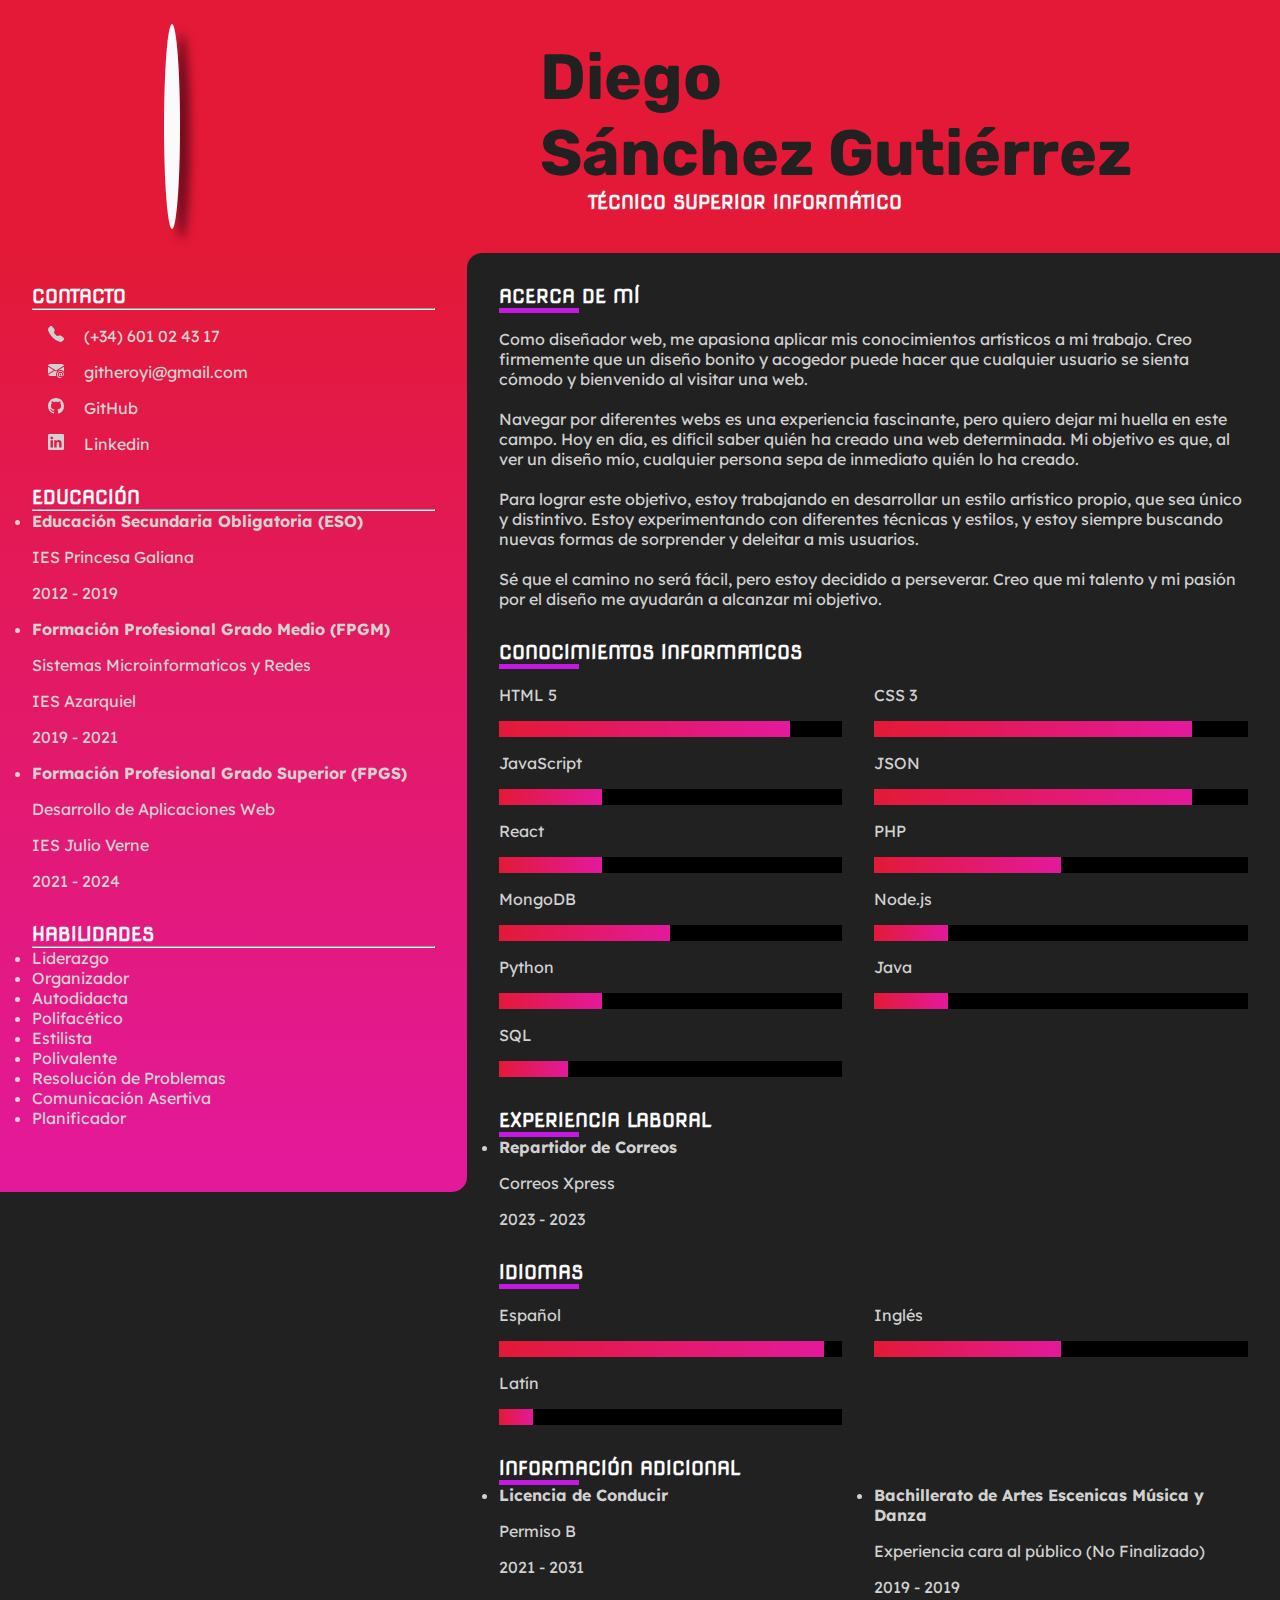
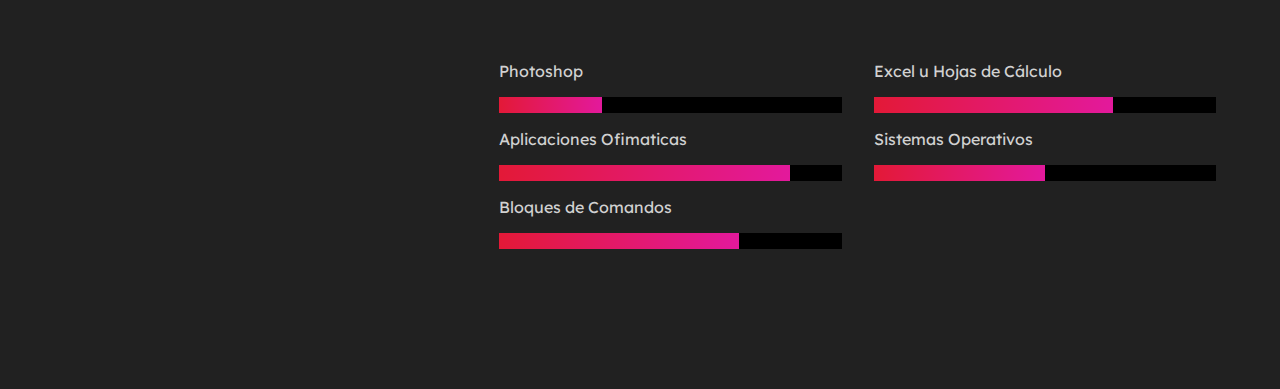
==== T7-P1_DiegoSanchez/index.html @ 29298a79 "update" ====
<!DOCTYPE html>
<html lang="en">

<head>
    <meta charset="UTF-8">
    <meta name="viewport" content="width=device-width, initial-scale=1.0">
    <link href="https://cdn.jsdelivr.net/npm/bootstrap@5.3.2/dist/css/bootstrap.min.css" rel="stylesheet"
        integrity="sha384-T3c6CoIi6uLrA9TneNEoa7RxnatzjcDSCmG1MXxSR1GAsXEV/Dwwykc2MPK8M2HN" crossorigin="anonymous">
    <link rel="stylesheet" href="https://cdn.jsdelivr.net/npm/bootstrap-icons@1.11.2/font/bootstrap-icons.min.css">
    <title>| Curriculum Vitae</title>
    <link rel="stylesheet" href="style.css">
    <link rel="shortcut icon" href="cv.ico" type="image/x-icon">
</head>

<body>
    <header>
        <img src="https://i.pinimg.com/564x/53/5b/cd/535bcd235b50eba75dcddf2b690a9e55.jpg" alt="">
        <div>
            <h1>Diego<br>Sánchez Gutiérrez</h1>
            <h3>Técnico Superior Informático</h3>
        </div>
    </header>
    <main>
        <aside>
            <section>
                <h3>Contacto</h3>
                <hr>
                <p>
                    <svg xmlns="http://www.w3.org/2000/svg" width="16" height="16" fill="currentColor"
                        class="bi bi-telephone-fill" viewBox="0 0 16 16">
                        <path fill-rule="evenodd"
                            d="M1.885.511a1.745 1.745 0 0 1 2.61.163L6.29 2.98c.329.423.445.974.315 1.494l-.547 2.19a.678.678 0 0 0 .178.643l2.457 2.457a.678.678 0 0 0 .644.178l2.189-.547a1.745 1.745 0 0 1 1.494.315l2.306 1.794c.829.645.905 1.87.163 2.611l-1.034 1.034c-.74.74-1.846 1.065-2.877.702a18.634 18.634 0 0 1-7.01-4.42 18.634 18.634 0 0 1-4.42-7.009c-.362-1.03-.037-2.137.703-2.877L1.885.511z" />
                    </svg> (+34) 601 02 43 17
                </p>
                <p>
                    <svg xmlns="http://www.w3.org/2000/svg" width="16" height="16" fill="currentColor"
                        class="bi bi-envelope-at-fill" viewBox="0 0 16 16">
                        <path
                            d="M2 2A2 2 0 0 0 .05 3.555L8 8.414l7.95-4.859A2 2 0 0 0 14 2zm-2 9.8V4.698l5.803 3.546L0 11.801Zm6.761-2.97-6.57 4.026A2 2 0 0 0 2 14h6.256A4.493 4.493 0 0 1 8 12.5a4.49 4.49 0 0 1 1.606-3.446l-.367-.225L8 9.586l-1.239-.757ZM16 9.671V4.697l-5.803 3.546.338.208A4.482 4.482 0 0 1 12.5 8c1.414 0 2.675.652 3.5 1.671" />
                        <path
                            d="M15.834 12.244c0 1.168-.577 2.025-1.587 2.025-.503 0-1.002-.228-1.12-.648h-.043c-.118.416-.543.643-1.015.643-.77 0-1.259-.542-1.259-1.434v-.529c0-.844.481-1.4 1.26-1.4.585 0 .87.333.953.63h.03v-.568h.905v2.19c0 .272.18.42.411.42.315 0 .639-.415.639-1.39v-.118c0-1.277-.95-2.326-2.484-2.326h-.04c-1.582 0-2.64 1.067-2.64 2.724v.157c0 1.867 1.237 2.654 2.57 2.654h.045c.507 0 .935-.07 1.18-.18v.731c-.219.1-.643.175-1.237.175h-.044C10.438 16 9 14.82 9 12.646v-.214C9 10.36 10.421 9 12.485 9h.035c2.12 0 3.314 1.43 3.314 3.034zm-4.04.21v.227c0 .586.227.8.581.8.31 0 .564-.17.564-.743v-.367c0-.516-.275-.708-.572-.708-.346 0-.573.245-.573.791Z" />
                    </svg> githeroyi@gmail.com
                </p>
                <p>
                    <a href="https://github.com/soynoov" target="_blank">
                        <svg xmlns="http://www.w3.org/2000/svg" width="16" height="16" fill="currentColor"
                            class="bi bi-github" viewBox="0 0 16 16">
                            <path
                                d="M8 0C3.58 0 0 3.58 0 8c0 3.54 2.29 6.53 5.47 7.59.4.07.55-.17.55-.38 0-.19-.01-.82-.01-1.49-2.01.37-2.53-.49-2.69-.94-.09-.23-.48-.94-.82-1.13-.28-.15-.68-.52-.01-.53.63-.01 1.08.58 1.23.82.72 1.21 1.87.87 2.33.66.07-.52.28-.87.51-1.07-1.78-.2-3.64-.89-3.64-3.95 0-.87.31-1.59.82-2.15-.08-.2-.36-1.02.08-2.12 0 0 .67-.21 2.2.82.64-.18 1.32-.27 2-.27.68 0 1.36.09 2 .27 1.53-1.04 2.2-.82 2.2-.82.44 1.1.16 1.92.08 2.12.51.56.82 1.27.82 2.15 0 3.07-1.87 3.75-3.65 3.95.29.25.54.73.54 1.48 0 1.07-.01 1.93-.01 2.2 0 .21.15.46.55.38A8.012 8.012 0 0 0 16 8c0-4.42-3.58-8-8-8" />
                        </svg> GitHub
                    </a>
                </p>
                <p>
                    <a href="https://www.linkedin.com/in/diego-sanchez-a50a2b2a2/" target="_blank">
                        <svg xmlns="http://www.w3.org/2000/svg" width="16" height="16" fill="currentColor"
                            class="bi bi-linkedin" viewBox="0 0 16 16">
                            <path
                                d="M0 1.146C0 .513.526 0 1.175 0h13.65C15.474 0 16 .513 16 1.146v13.708c0 .633-.526 1.146-1.175 1.146H1.175C.526 16 0 15.487 0 14.854V1.146zm4.943 12.248V6.169H2.542v7.225h2.401m-1.2-8.212c.837 0 1.358-.554 1.358-1.248-.015-.709-.52-1.248-1.342-1.248-.822 0-1.359.54-1.359 1.248 0 .694.521 1.248 1.327 1.248h.016zm4.908 8.212V9.359c0-.216.016-.432.08-.586.173-.431.568-.878 1.232-.878.869 0 1.216.662 1.216 1.634v3.865h2.401V9.25c0-2.22-1.184-3.252-2.764-3.252-1.274 0-1.845.7-2.165 1.193v.025h-.016a5.54 5.54 0 0 1 .016-.025V6.169h-2.4c.03.678 0 7.225 0 7.225h2.4" />
                        </svg> Linkedin
                    </a>
                </p>
            </section>
            <section>
                <h3>Educación</h3>
                <hr>
                <ul>
                    <li><span>Educación Secundaria Obligatoria (ESO)</span></li>
                    <p>IES Princesa Galiana</p>
                    <p>2012 - 2019</p>
                    <li><span>Formación Profesional Grado Medio (FPGM)</span></li>
                    <p>Sistemas Microinformaticos y Redes</p>
                    <p>IES Azarquiel</p>
                    <p>2019 - 2021</p>
                    <li><span>Formación Profesional Grado Superior (FPGS)</span></li>
                    <p>Desarrollo de Aplicaciones Web</p>
                    <p>IES Julio Verne</p>
                    <p>2021 - 2024</p>
                </ul>
            </section>
            <section>
                <h3>Habilidades</h3>
                <hr>
                <ul>
                    <li>Liderazgo</li>
                    <li>Organizador</li>
                    <li>Autodidacta</li>
                    <li>Polifacético</li>
                    <li>Estilista</li>
                    <li>Polivalente</li>
                    <li>Resolución de Problemas</li>
                    <li>Comunicación Asertiva</li>
                    <li>Planificador</li>
                </ul>
            </section>
        </aside>
        <article>
            <section>
                <h3>Acerca de Mí</h3>
                <hr>
                <p>
                    Como diseñador web, me apasiona aplicar mis conocimientos artísticos a mi trabajo. Creo firmemente
                    que un diseño bonito y acogedor puede hacer que cualquier usuario se sienta cómodo y bienvenido al
                    visitar una web. <br><br>

                    Navegar por diferentes webs es una experiencia fascinante, pero quiero dejar mi huella en este
                    campo. Hoy en día, es difícil saber quién ha creado una web determinada. Mi objetivo es que, al ver
                    un diseño mío, cualquier persona sepa de inmediato quién lo ha creado. <br><br>

                    Para lograr este objetivo, estoy trabajando en desarrollar un estilo artístico propio, que sea único
                    y distintivo. Estoy experimentando con diferentes técnicas y estilos, y estoy siempre buscando
                    nuevas formas de sorprender y deleitar a mis usuarios. <br><br>

                    Sé que el camino no será fácil, pero estoy decidido a perseverar. Creo que mi talento y mi pasión
                    por el diseño me ayudarán a alcanzar mi objetivo.
                </p>
            </section>
            <section class="exp">
                <div>
                    <h3>Conocimientos Informaticos</h3>
                    <hr>
                </div>
                <div>
                    <p>HTML 5</p>
                    <div>
                        <div id="html"></div>
                    </div>
                </div>
                <div>
                    <p>CSS 3</p>
                    <div>
                        <div id="css"></div>
                    </div>
                </div>
                <div>
                    <p>JavaScript</p>
                    <div>
                        <div id="js"></div>
                    </div>
                </div>
                <div>
                    <p>JSON</p>
                    <div>
                        <div id="json"></div>
                    </div>
                </div>
                <div>
                    <p>React</p>
                    <div>
                        <div id="react"></div>
                    </div>
                </div>
                <div>
                    <p>PHP</p>
                    <div>
                        <div id="php"></div>
                    </div>
                </div>
                <div>
                    <p>MongoDB</p>
                    <div>
                        <div id="mongo"></div>
                    </div>
                </div>
                <div>
                    <p>Node.js</p>
                    <div>
                        <div id="node"></div>
                    </div>
                </div>
                <div>
                    <p>Python</p>
                    <div>
                        <div id="py"></div>
                    </div>
                </div>
                <div>
                    <p>Java</p>
                    <div>
                        <div id="java"></div>
                    </div>
                </div>
                <div>
                    <p>SQL</p>
                    <div>
                        <div id="sql"></div>
                    </div>
                </div>
            </section>
            <section>
                <h3>Experiencia Laboral</h3>
                <hr>
                <ul>
                    <li><span>Repartidor de Correos</span></li>
                    <p>Correos Xpress</p>
                    <p>2023 - 2023</p>
                </ul>
            </section>
            <section class="lang">
                <div>
                    <h3>Idiomas</h3>
                    <hr>
                </div>
                <div>
                    <p>Español</p>
                    <div>
                        <div id="es"></div>
                    </div>
                </div>
                <div>
                    <p>Inglés</p>
                    <div>
                        <div id="en"></div>
                    </div>
                </div>
                <div>
                    <p>Latín</p>
                    <div>
                        <div id="la"></div>
                    </div>
                </div>
            </section>
            <section>
                <h3>Información Adicional</h3>
                <hr>
                <section class="list_extras">
                    <ul>
                        <li><span>Licencia de Conducir</span></li>
                        <p>Permiso B</p>
                        <p>2021 - 2031</p>
                    </ul>
                    <ul>
                        <li><span>Bachillerato de Artes Escenicas Música y Danza</span></li>
                        <p>Experiencia cara al público (No Finalizado)</p>
                        <p>2019 - 2019</p>
                    </ul>
                </section>
                <section class="extras">
                    <div>
                        <p>Photoshop</p>
                        <div>
                            <div id="photoshop"></div>
                        </div>
                    </div>
                    <div>
                        <p>Excel u Hojas de Cálculo</p>
                        <div>
                            <div id="excel"></div>
                        </div>
                    </div>
                    <div>
                        <p>Aplicaciones Ofimaticas</p>
                        <div>
                            <div id="apof"></div>
                        </div>
                    </div>
                    <div>
                        <p>Sistemas Operativos</p>
                        <div>
                            <div id="ssoo"></div>
                        </div>
                    </div>
                    <div>
                        <p>Bloques de Comandos</p>
                        <div>
                            <div id="command"></div>
                        </div>
                    </div>
                </section class="extras">
            </section>
        </article>
    </main>
    <script src="https://cdn.jsdelivr.net/npm/bootstrap@5.3.2/dist/js/bootstrap.bundle.min.js"
        integrity="sha384-C6RzsynM9kWDrMNeT87bh95OGNyZPhcTNXj1NW7RuBCsyN/o0jlpcV8Qyq46cDfL"
        crossorigin="anonymous"></script>
</body>

</html>
---- T7-P1_DiegoSanchez/style.css ----
@import url('https://fonts.googleapis.com/css2?family=Lexend&family=Nova+Square&family=Rubik:wght@900&display=swap');

/* ▲ Manejo de Google Fonts ▲ */

:root {
    --font-default: 'Lexend', sans-serif;
    --background: #212121;
    --color-text: #FAFAFA;
    --second-color-text: #D1D1D1;
    --main-color: #E31937;
    --background-main-color: #E3199C;
    --second-color: #C519E3;
    --round: 15px;
}

/* ▲ Variables Generales (:root) ▲ */

* {
    margin: 0;
    padding: 0;
}

body {
    background-color: var(--background);
    font-family: var(--font-default);
    color: var(--color-text);
    overflow-x: hidden;

    margin-bottom: 2cm;
}

/* ▲ Formato Fijo ~ Heroyi ▲ */

/* ▼ CSS General ▼ */

/* Header */

header {
    background-color: var(--main-color);

    padding: .5em;

    display: flex;
    align-items: center;
    justify-content: space-around;

    /* cursor: pointer;
    transition: all 1s ease; */
}

header h1,
header h3 {
    padding-left: 1em;
}

header img {
    height: 5cm;
    margin: 1em;

    border-radius: 50%;
    border: var(--color-text) solid .5em;

    box-shadow: 10px 10px 10px 0px rgba(0,0,0,0.5);
}

header h3 {
    padding-left: calc(4.5em + 1.5em);
}

h1 {
    color: var(--background);
    font-size: 4em;

    font-family: 'Rubik', sans-serif;
}

h3 {
    color: var(--color-text);
    text-transform: uppercase;
    font-family: 'Nova Square', sans-serif;
}

/* -- Efectos -- */

/* header:hover {
    scale: calc(1 + .05);
    padding: 0;
} */

/* Main */

main {
    display: flex;
    justify-content: space-between;

    background: linear-gradient(var(--main-color), var(--background) 10%);
}

aside {
    padding: 2em;
    width: 35%;
    border-bottom-right-radius: var(--round);
    background: linear-gradient(var(--main-color), var(--background-main-color));
    align-self: self-start;
}

article {
    padding: 2em;
    border-top-left-radius: var(--round);
    width: 65%;
    background-color: var(--background);
}

article hr {
    background-color: var(--second-color);
    border: none;
    height: 5px;
    width: 5em;
}

section {
    margin: 2em 0;
}

section:first-of-type {
    margin: 0;
}

section ul {
    color: var(--second-color-text);
}

a {
    text-decoration: none;
    color: var(--second-color-text);
}

p {
    margin: 1em 0;
    color: var(--second-color-text);
}

svg {
    margin: 0 1em;
}

span {
    font-weight: bold;
}

/* EXP */

.exp,
.lang,
.extras,
.list_extras {
    display: grid;
    grid-template-columns: repeat(2, 1fr);
}

.exp div:first-of-type,
.lang div:first-of-type {
    grid-column: 1 / 3;
}

.exp div div,
.lang div div,
.extras div div {
    height: 1em;
    width: 100%;

    background-color: black;
}

.exp div div div,
.lang div div div,
.extras div div div {
    background: linear-gradient(90deg, var(--main-color), var(--background-main-color));

    width: 50%;
}

.exp div:nth-of-type(2n),
.lang div:nth-of-type(2n),
.extras div:nth-of-type(1n) {
    margin-right: 2em;
}

.exp #html,
.exp #css,
.extras #apof,
.exp #json {
    width: 85%;
}

.exp #js,
.exp #py,
.exp #react,
.extras #photoshop {
    width: 30%;
}

.exp #java,
.exp #node,
.exp #sql {
    width: 20%;
}

/* LANG */

.lang #es {
    width: 95%;
}

.lang #la {
    width: 10%;
}

/* EXTRAS */

.extras #excel,
.extras #command {
    width: 70%;
}

/* Scrollbar */

::-webkit-scrollbar {
    width: .5em;
}

/* Track */
::-webkit-scrollbar-track {
    background: var(--background);
}

/* Handle */
::-webkit-scrollbar-thumb {
    background: var(--main-color);
}
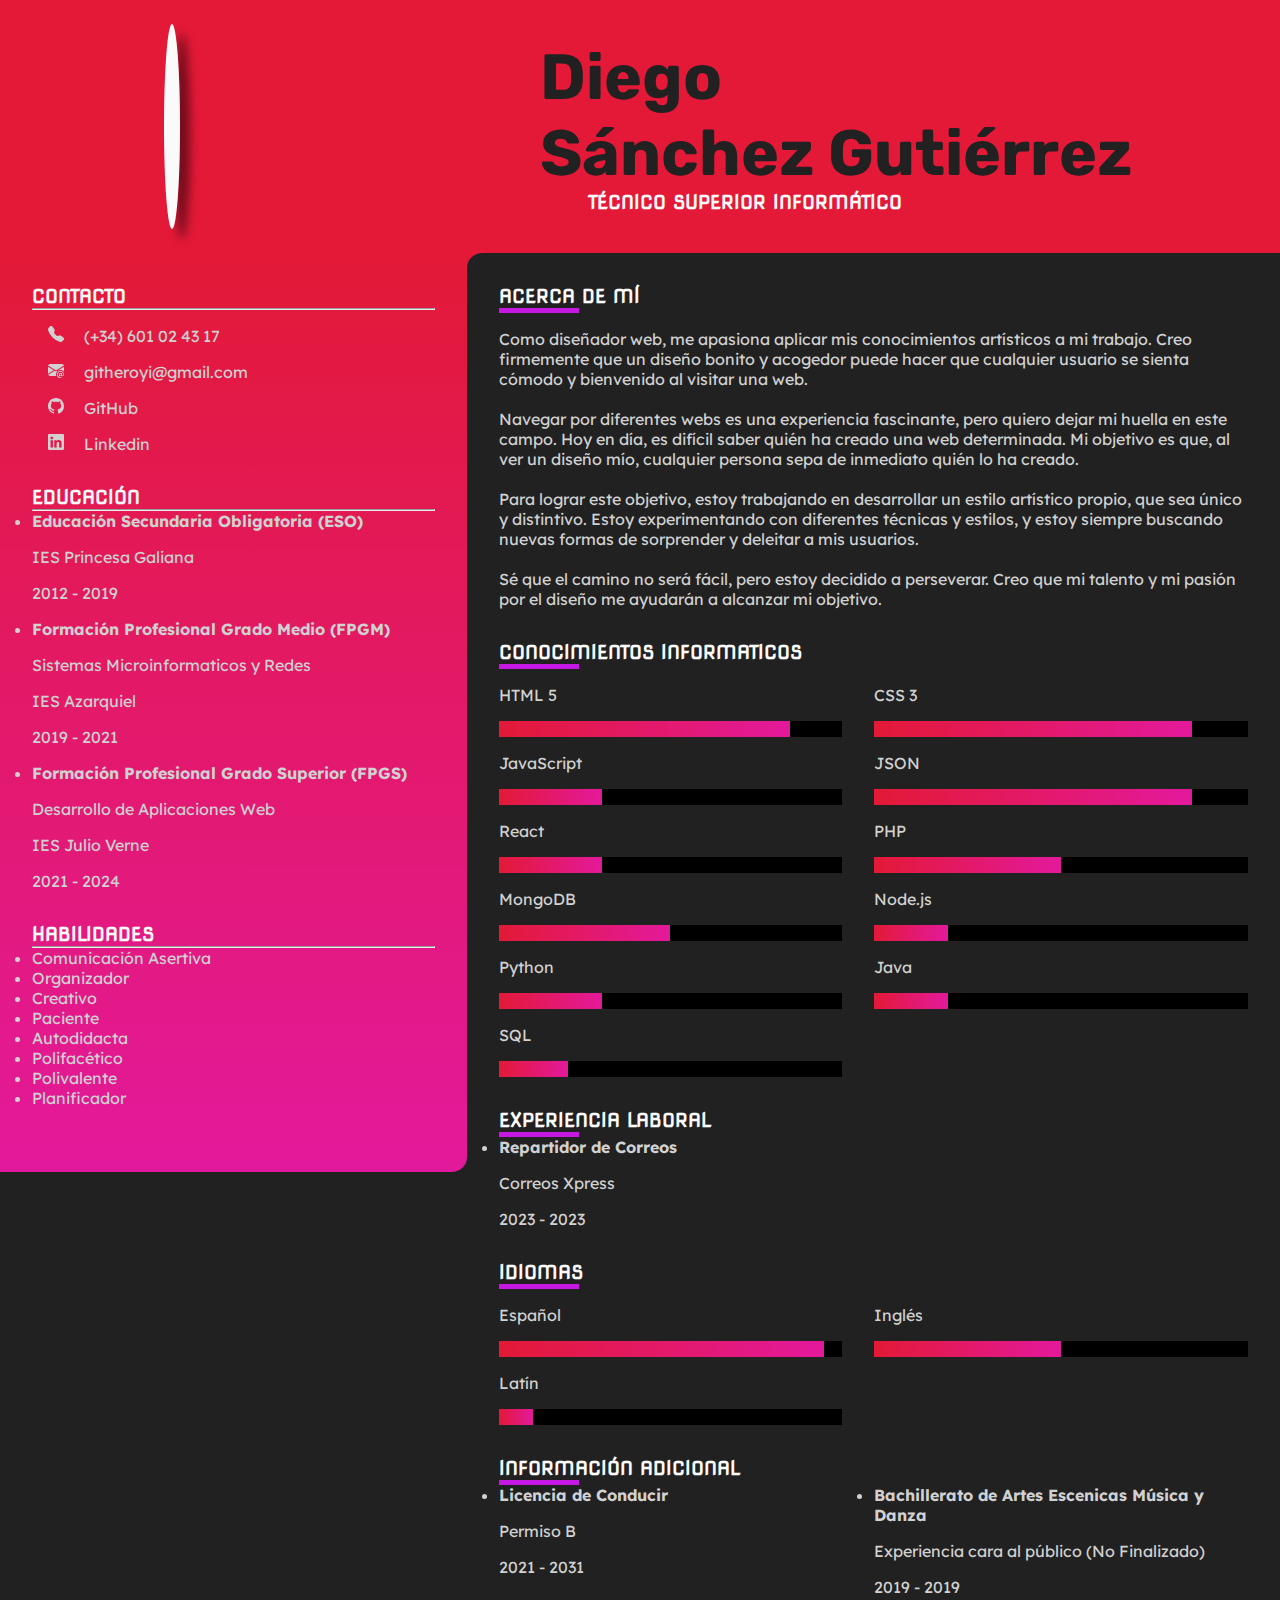
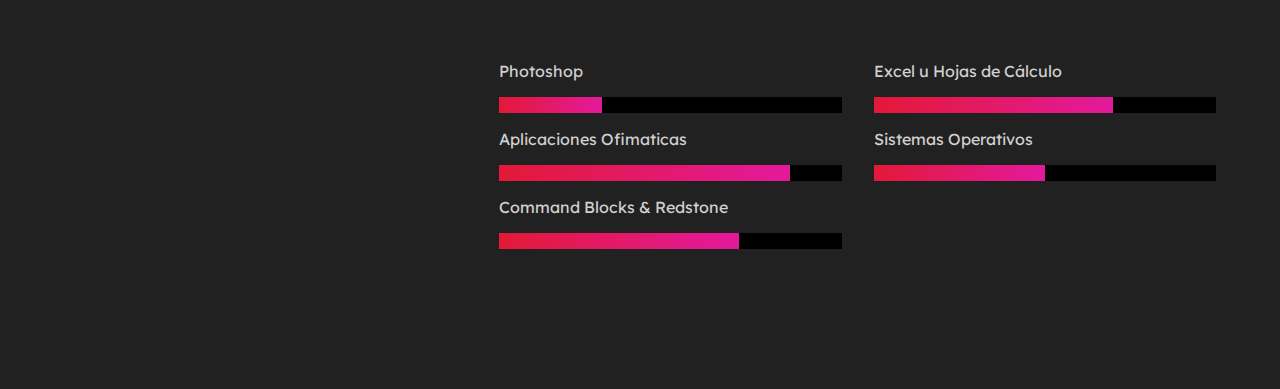
==== commit b8ee3319: "Add files via upload" ====
--- a/T7-P1_DiegoSanchez/index.html
+++ b/T7-P1_DiegoSanchez/index.html
@@ -1,277 +1,276 @@
-<!DOCTYPE html>
-<html lang="en">
-
-<head>
-    <meta charset="UTF-8">
-    <meta name="viewport" content="width=device-width, initial-scale=1.0">
-    <link href="https://cdn.jsdelivr.net/npm/bootstrap@5.3.2/dist/css/bootstrap.min.css" rel="stylesheet"
-        integrity="sha384-T3c6CoIi6uLrA9TneNEoa7RxnatzjcDSCmG1MXxSR1GAsXEV/Dwwykc2MPK8M2HN" crossorigin="anonymous">
-    <link rel="stylesheet" href="https://cdn.jsdelivr.net/npm/bootstrap-icons@1.11.2/font/bootstrap-icons.min.css">
-    <title>| Curriculum Vitae</title>
-    <link rel="stylesheet" href="style.css">
-    <link rel="shortcut icon" href="cv.ico" type="image/x-icon">
-</head>
-
-<body>
-    <header>
-        <img src="https://i.pinimg.com/564x/53/5b/cd/535bcd235b50eba75dcddf2b690a9e55.jpg" alt="">
-        <div>
-            <h1>Diego<br>Sánchez Gutiérrez</h1>
-            <h3>Técnico Superior Informático</h3>
-        </div>
-    </header>
-    <main>
-        <aside>
-            <section>
-                <h3>Contacto</h3>
-                <hr>
-                <p>
-                    <svg xmlns="http://www.w3.org/2000/svg" width="16" height="16" fill="currentColor"
-                        class="bi bi-telephone-fill" viewBox="0 0 16 16">
-                        <path fill-rule="evenodd"
-                            d="M1.885.511a1.745 1.745 0 0 1 2.61.163L6.29 2.98c.329.423.445.974.315 1.494l-.547 2.19a.678.678 0 0 0 .178.643l2.457 2.457a.678.678 0 0 0 .644.178l2.189-.547a1.745 1.745 0 0 1 1.494.315l2.306 1.794c.829.645.905 1.87.163 2.611l-1.034 1.034c-.74.74-1.846 1.065-2.877.702a18.634 18.634 0 0 1-7.01-4.42 18.634 18.634 0 0 1-4.42-7.009c-.362-1.03-.037-2.137.703-2.877L1.885.511z" />
-                    </svg> (+34) 601 02 43 17
-                </p>
-                <p>
-                    <svg xmlns="http://www.w3.org/2000/svg" width="16" height="16" fill="currentColor"
-                        class="bi bi-envelope-at-fill" viewBox="0 0 16 16">
-                        <path
-                            d="M2 2A2 2 0 0 0 .05 3.555L8 8.414l7.95-4.859A2 2 0 0 0 14 2zm-2 9.8V4.698l5.803 3.546L0 11.801Zm6.761-2.97-6.57 4.026A2 2 0 0 0 2 14h6.256A4.493 4.493 0 0 1 8 12.5a4.49 4.49 0 0 1 1.606-3.446l-.367-.225L8 9.586l-1.239-.757ZM16 9.671V4.697l-5.803 3.546.338.208A4.482 4.482 0 0 1 12.5 8c1.414 0 2.675.652 3.5 1.671" />
-                        <path
-                            d="M15.834 12.244c0 1.168-.577 2.025-1.587 2.025-.503 0-1.002-.228-1.12-.648h-.043c-.118.416-.543.643-1.015.643-.77 0-1.259-.542-1.259-1.434v-.529c0-.844.481-1.4 1.26-1.4.585 0 .87.333.953.63h.03v-.568h.905v2.19c0 .272.18.42.411.42.315 0 .639-.415.639-1.39v-.118c0-1.277-.95-2.326-2.484-2.326h-.04c-1.582 0-2.64 1.067-2.64 2.724v.157c0 1.867 1.237 2.654 2.57 2.654h.045c.507 0 .935-.07 1.18-.18v.731c-.219.1-.643.175-1.237.175h-.044C10.438 16 9 14.82 9 12.646v-.214C9 10.36 10.421 9 12.485 9h.035c2.12 0 3.314 1.43 3.314 3.034zm-4.04.21v.227c0 .586.227.8.581.8.31 0 .564-.17.564-.743v-.367c0-.516-.275-.708-.572-.708-.346 0-.573.245-.573.791Z" />
-                    </svg> githeroyi@gmail.com
-                </p>
-                <p>
-                    <a href="https://github.com/soynoov" target="_blank">
-                        <svg xmlns="http://www.w3.org/2000/svg" width="16" height="16" fill="currentColor"
-                            class="bi bi-github" viewBox="0 0 16 16">
-                            <path
-                                d="M8 0C3.58 0 0 3.58 0 8c0 3.54 2.29 6.53 5.47 7.59.4.07.55-.17.55-.38 0-.19-.01-.82-.01-1.49-2.01.37-2.53-.49-2.69-.94-.09-.23-.48-.94-.82-1.13-.28-.15-.68-.52-.01-.53.63-.01 1.08.58 1.23.82.72 1.21 1.87.87 2.33.66.07-.52.28-.87.51-1.07-1.78-.2-3.64-.89-3.64-3.95 0-.87.31-1.59.82-2.15-.08-.2-.36-1.02.08-2.12 0 0 .67-.21 2.2.82.64-.18 1.32-.27 2-.27.68 0 1.36.09 2 .27 1.53-1.04 2.2-.82 2.2-.82.44 1.1.16 1.92.08 2.12.51.56.82 1.27.82 2.15 0 3.07-1.87 3.75-3.65 3.95.29.25.54.73.54 1.48 0 1.07-.01 1.93-.01 2.2 0 .21.15.46.55.38A8.012 8.012 0 0 0 16 8c0-4.42-3.58-8-8-8" />
-                        </svg> GitHub
-                    </a>
-                </p>
-                <p>
-                    <a href="https://www.linkedin.com/in/diego-sanchez-a50a2b2a2/" target="_blank">
-                        <svg xmlns="http://www.w3.org/2000/svg" width="16" height="16" fill="currentColor"
-                            class="bi bi-linkedin" viewBox="0 0 16 16">
-                            <path
-                                d="M0 1.146C0 .513.526 0 1.175 0h13.65C15.474 0 16 .513 16 1.146v13.708c0 .633-.526 1.146-1.175 1.146H1.175C.526 16 0 15.487 0 14.854V1.146zm4.943 12.248V6.169H2.542v7.225h2.401m-1.2-8.212c.837 0 1.358-.554 1.358-1.248-.015-.709-.52-1.248-1.342-1.248-.822 0-1.359.54-1.359 1.248 0 .694.521 1.248 1.327 1.248h.016zm4.908 8.212V9.359c0-.216.016-.432.08-.586.173-.431.568-.878 1.232-.878.869 0 1.216.662 1.216 1.634v3.865h2.401V9.25c0-2.22-1.184-3.252-2.764-3.252-1.274 0-1.845.7-2.165 1.193v.025h-.016a5.54 5.54 0 0 1 .016-.025V6.169h-2.4c.03.678 0 7.225 0 7.225h2.4" />
-                        </svg> Linkedin
-                    </a>
-                </p>
-            </section>
-            <section>
-                <h3>Educación</h3>
-                <hr>
-                <ul>
-                    <li><span>Educación Secundaria Obligatoria (ESO)</span></li>
-                    <p>IES Princesa Galiana</p>
-                    <p>2012 - 2019</p>
-                    <li><span>Formación Profesional Grado Medio (FPGM)</span></li>
-                    <p>Sistemas Microinformaticos y Redes</p>
-                    <p>IES Azarquiel</p>
-                    <p>2019 - 2021</p>
-                    <li><span>Formación Profesional Grado Superior (FPGS)</span></li>
-                    <p>Desarrollo de Aplicaciones Web</p>
-                    <p>IES Julio Verne</p>
-                    <p>2021 - 2024</p>
-                </ul>
-            </section>
-            <section>
-                <h3>Habilidades</h3>
-                <hr>
-                <ul>
-                    <li>Liderazgo</li>
-                    <li>Organizador</li>
-                    <li>Autodidacta</li>
-                    <li>Polifacético</li>
-                    <li>Estilista</li>
-                    <li>Polivalente</li>
-                    <li>Resolución de Problemas</li>
-                    <li>Comunicación Asertiva</li>
-                    <li>Planificador</li>
-                </ul>
-            </section>
-        </aside>
-        <article>
-            <section>
-                <h3>Acerca de Mí</h3>
-                <hr>
-                <p>
-                    Como diseñador web, me apasiona aplicar mis conocimientos artísticos a mi trabajo. Creo firmemente
-                    que un diseño bonito y acogedor puede hacer que cualquier usuario se sienta cómodo y bienvenido al
-                    visitar una web. <br><br>
-
-                    Navegar por diferentes webs es una experiencia fascinante, pero quiero dejar mi huella en este
-                    campo. Hoy en día, es difícil saber quién ha creado una web determinada. Mi objetivo es que, al ver
-                    un diseño mío, cualquier persona sepa de inmediato quién lo ha creado. <br><br>
-
-                    Para lograr este objetivo, estoy trabajando en desarrollar un estilo artístico propio, que sea único
-                    y distintivo. Estoy experimentando con diferentes técnicas y estilos, y estoy siempre buscando
-                    nuevas formas de sorprender y deleitar a mis usuarios. <br><br>
-
-                    Sé que el camino no será fácil, pero estoy decidido a perseverar. Creo que mi talento y mi pasión
-                    por el diseño me ayudarán a alcanzar mi objetivo.
-                </p>
-            </section>
-            <section class="exp">
-                <div>
-                    <h3>Conocimientos Informaticos</h3>
-                    <hr>
-                </div>
-                <div>
-                    <p>HTML 5</p>
-                    <div>
-                        <div id="html"></div>
-                    </div>
-                </div>
-                <div>
-                    <p>CSS 3</p>
-                    <div>
-                        <div id="css"></div>
-                    </div>
-                </div>
-                <div>
-                    <p>JavaScript</p>
-                    <div>
-                        <div id="js"></div>
-                    </div>
-                </div>
-                <div>
-                    <p>JSON</p>
-                    <div>
-                        <div id="json"></div>
-                    </div>
-                </div>
-                <div>
-                    <p>React</p>
-                    <div>
-                        <div id="react"></div>
-                    </div>
-                </div>
-                <div>
-                    <p>PHP</p>
-                    <div>
-                        <div id="php"></div>
-                    </div>
-                </div>
-                <div>
-                    <p>MongoDB</p>
-                    <div>
-                        <div id="mongo"></div>
-                    </div>
-                </div>
-                <div>
-                    <p>Node.js</p>
-                    <div>
-                        <div id="node"></div>
-                    </div>
-                </div>
-                <div>
-                    <p>Python</p>
-                    <div>
-                        <div id="py"></div>
-                    </div>
-                </div>
-                <div>
-                    <p>Java</p>
-                    <div>
-                        <div id="java"></div>
-                    </div>
-                </div>
-                <div>
-                    <p>SQL</p>
-                    <div>
-                        <div id="sql"></div>
-                    </div>
-                </div>
-            </section>
-            <section>
-                <h3>Experiencia Laboral</h3>
-                <hr>
-                <ul>
-                    <li><span>Repartidor de Correos</span></li>
-                    <p>Correos Xpress</p>
-                    <p>2023 - 2023</p>
-                </ul>
-            </section>
-            <section class="lang">
-                <div>
-                    <h3>Idiomas</h3>
-                    <hr>
-                </div>
-                <div>
-                    <p>Español</p>
-                    <div>
-                        <div id="es"></div>
-                    </div>
-                </div>
-                <div>
-                    <p>Inglés</p>
-                    <div>
-                        <div id="en"></div>
-                    </div>
-                </div>
-                <div>
-                    <p>Latín</p>
-                    <div>
-                        <div id="la"></div>
-                    </div>
-                </div>
-            </section>
-            <section>
-                <h3>Información Adicional</h3>
-                <hr>
-                <section class="list_extras">
-                    <ul>
-                        <li><span>Licencia de Conducir</span></li>
-                        <p>Permiso B</p>
-                        <p>2021 - 2031</p>
-                    </ul>
-                    <ul>
-                        <li><span>Bachillerato de Artes Escenicas Música y Danza</span></li>
-                        <p>Experiencia cara al público (No Finalizado)</p>
-                        <p>2019 - 2019</p>
-                    </ul>
-                </section>
-                <section class="extras">
-                    <div>
-                        <p>Photoshop</p>
-                        <div>
-                            <div id="photoshop"></div>
-                        </div>
-                    </div>
-                    <div>
-                        <p>Excel u Hojas de Cálculo</p>
-                        <div>
-                            <div id="excel"></div>
-                        </div>
-                    </div>
-                    <div>
-                        <p>Aplicaciones Ofimaticas</p>
-                        <div>
-                            <div id="apof"></div>
-                        </div>
-                    </div>
-                    <div>
-                        <p>Sistemas Operativos</p>
-                        <div>
-                            <div id="ssoo"></div>
-                        </div>
-                    </div>
-                    <div>
-                        <p>Bloques de Comandos</p>
-                        <div>
-                            <div id="command"></div>
-                        </div>
-                    </div>
-                </section class="extras">
-            </section>
-        </article>
-    </main>
-    <script src="https://cdn.jsdelivr.net/npm/bootstrap@5.3.2/dist/js/bootstrap.bundle.min.js"
-        integrity="sha384-C6RzsynM9kWDrMNeT87bh95OGNyZPhcTNXj1NW7RuBCsyN/o0jlpcV8Qyq46cDfL"
-        crossorigin="anonymous"></script>
-</body>
-
+<!DOCTYPE html>
+<html lang="en">
+
+<head>
+    <meta charset="UTF-8">
+    <meta name="viewport" content="width=device-width, initial-scale=1.0">
+    <link href="https://cdn.jsdelivr.net/npm/bootstrap@5.3.2/dist/css/bootstrap.min.css" rel="stylesheet"
+        integrity="sha384-T3c6CoIi6uLrA9TneNEoa7RxnatzjcDSCmG1MXxSR1GAsXEV/Dwwykc2MPK8M2HN" crossorigin="anonymous">
+    <link rel="stylesheet" href="https://cdn.jsdelivr.net/npm/bootstrap-icons@1.11.2/font/bootstrap-icons.min.css">
+    <title>| Curriculum Vitae</title>
+    <link rel="stylesheet" href="style.css">
+    <link rel="shortcut icon" href="cv.ico" type="image/x-icon">
+</head>
+
+<body>
+    <header>
+        <img src="https://i.pinimg.com/564x/53/5b/cd/535bcd235b50eba75dcddf2b690a9e55.jpg" alt="">
+        <div>
+            <h1>Diego<br>Sánchez Gutiérrez</h1>
+            <h3>Técnico Superior Informático</h3>
+        </div>
+    </header>
+    <main>
+        <aside>
+            <section>
+                <h3>Contacto</h3>
+                <hr>
+                <p>
+                    <svg xmlns="http://www.w3.org/2000/svg" width="16" height="16" fill="currentColor"
+                        class="bi bi-telephone-fill" viewBox="0 0 16 16">
+                        <path fill-rule="evenodd"
+                            d="M1.885.511a1.745 1.745 0 0 1 2.61.163L6.29 2.98c.329.423.445.974.315 1.494l-.547 2.19a.678.678 0 0 0 .178.643l2.457 2.457a.678.678 0 0 0 .644.178l2.189-.547a1.745 1.745 0 0 1 1.494.315l2.306 1.794c.829.645.905 1.87.163 2.611l-1.034 1.034c-.74.74-1.846 1.065-2.877.702a18.634 18.634 0 0 1-7.01-4.42 18.634 18.634 0 0 1-4.42-7.009c-.362-1.03-.037-2.137.703-2.877L1.885.511z" />
+                    </svg> (+34) 601 02 43 17
+                </p>
+                <p>
+                    <svg xmlns="http://www.w3.org/2000/svg" width="16" height="16" fill="currentColor"
+                        class="bi bi-envelope-at-fill" viewBox="0 0 16 16">
+                        <path
+                            d="M2 2A2 2 0 0 0 .05 3.555L8 8.414l7.95-4.859A2 2 0 0 0 14 2zm-2 9.8V4.698l5.803 3.546L0 11.801Zm6.761-2.97-6.57 4.026A2 2 0 0 0 2 14h6.256A4.493 4.493 0 0 1 8 12.5a4.49 4.49 0 0 1 1.606-3.446l-.367-.225L8 9.586l-1.239-.757ZM16 9.671V4.697l-5.803 3.546.338.208A4.482 4.482 0 0 1 12.5 8c1.414 0 2.675.652 3.5 1.671" />
+                        <path
+                            d="M15.834 12.244c0 1.168-.577 2.025-1.587 2.025-.503 0-1.002-.228-1.12-.648h-.043c-.118.416-.543.643-1.015.643-.77 0-1.259-.542-1.259-1.434v-.529c0-.844.481-1.4 1.26-1.4.585 0 .87.333.953.63h.03v-.568h.905v2.19c0 .272.18.42.411.42.315 0 .639-.415.639-1.39v-.118c0-1.277-.95-2.326-2.484-2.326h-.04c-1.582 0-2.64 1.067-2.64 2.724v.157c0 1.867 1.237 2.654 2.57 2.654h.045c.507 0 .935-.07 1.18-.18v.731c-.219.1-.643.175-1.237.175h-.044C10.438 16 9 14.82 9 12.646v-.214C9 10.36 10.421 9 12.485 9h.035c2.12 0 3.314 1.43 3.314 3.034zm-4.04.21v.227c0 .586.227.8.581.8.31 0 .564-.17.564-.743v-.367c0-.516-.275-.708-.572-.708-.346 0-.573.245-.573.791Z" />
+                    </svg> githeroyi@gmail.com
+                </p>
+                <p>
+                    <a href="https://github.com/soynoov" target="_blank">
+                        <svg xmlns="http://www.w3.org/2000/svg" width="16" height="16" fill="currentColor"
+                            class="bi bi-github" viewBox="0 0 16 16">
+                            <path
+                                d="M8 0C3.58 0 0 3.58 0 8c0 3.54 2.29 6.53 5.47 7.59.4.07.55-.17.55-.38 0-.19-.01-.82-.01-1.49-2.01.37-2.53-.49-2.69-.94-.09-.23-.48-.94-.82-1.13-.28-.15-.68-.52-.01-.53.63-.01 1.08.58 1.23.82.72 1.21 1.87.87 2.33.66.07-.52.28-.87.51-1.07-1.78-.2-3.64-.89-3.64-3.95 0-.87.31-1.59.82-2.15-.08-.2-.36-1.02.08-2.12 0 0 .67-.21 2.2.82.64-.18 1.32-.27 2-.27.68 0 1.36.09 2 .27 1.53-1.04 2.2-.82 2.2-.82.44 1.1.16 1.92.08 2.12.51.56.82 1.27.82 2.15 0 3.07-1.87 3.75-3.65 3.95.29.25.54.73.54 1.48 0 1.07-.01 1.93-.01 2.2 0 .21.15.46.55.38A8.012 8.012 0 0 0 16 8c0-4.42-3.58-8-8-8" />
+                        </svg> GitHub
+                    </a>
+                </p>
+                <p>
+                    <a href="https://www.linkedin.com/in/diego-sanchez-a50a2b2a2/" target="_blank">
+                        <svg xmlns="http://www.w3.org/2000/svg" width="16" height="16" fill="currentColor"
+                            class="bi bi-linkedin" viewBox="0 0 16 16">
+                            <path
+                                d="M0 1.146C0 .513.526 0 1.175 0h13.65C15.474 0 16 .513 16 1.146v13.708c0 .633-.526 1.146-1.175 1.146H1.175C.526 16 0 15.487 0 14.854V1.146zm4.943 12.248V6.169H2.542v7.225h2.401m-1.2-8.212c.837 0 1.358-.554 1.358-1.248-.015-.709-.52-1.248-1.342-1.248-.822 0-1.359.54-1.359 1.248 0 .694.521 1.248 1.327 1.248h.016zm4.908 8.212V9.359c0-.216.016-.432.08-.586.173-.431.568-.878 1.232-.878.869 0 1.216.662 1.216 1.634v3.865h2.401V9.25c0-2.22-1.184-3.252-2.764-3.252-1.274 0-1.845.7-2.165 1.193v.025h-.016a5.54 5.54 0 0 1 .016-.025V6.169h-2.4c.03.678 0 7.225 0 7.225h2.4" />
+                        </svg> Linkedin
+                    </a>
+                </p>
+            </section>
+            <section>
+                <h3>Educación</h3>
+                <hr>
+                <ul>
+                    <li><span>Educación Secundaria Obligatoria (ESO)</span></li>
+                    <p>IES Princesa Galiana</p>
+                    <p>2012 - 2019</p>
+                    <li><span>Formación Profesional Grado Medio (FPGM)</span></li>
+                    <p>Sistemas Microinformaticos y Redes</p>
+                    <p>IES Azarquiel</p>
+                    <p>2019 - 2021</p>
+                    <li><span>Formación Profesional Grado Superior (FPGS)</span></li>
+                    <p>Desarrollo de Aplicaciones Web</p>
+                    <p>IES Julio Verne</p>
+                    <p>2021 - 2024</p>
+                </ul>
+            </section>
+            <section>
+                <h3>Habilidades</h3>
+                <hr>
+                <ul>
+                    <li>Comunicación Asertiva</li>
+                    <li>Organizador</li>
+                    <li>Creativo</li>
+                    <li>Paciente</li>
+                    <li>Autodidacta</li>
+                    <li>Polifacético</li>
+                    <li>Polivalente</li>
+                    <li>Planificador</li>
+                </ul>
+            </section>
+        </aside>
+        <article>
+            <section>
+                <h3>Acerca de Mí</h3>
+                <hr>
+                <p>
+                    Como diseñador web, me apasiona aplicar mis conocimientos artísticos a mi trabajo. Creo firmemente
+                    que un diseño bonito y acogedor puede hacer que cualquier usuario se sienta cómodo y bienvenido al
+                    visitar una web. <br><br>
+
+                    Navegar por diferentes webs es una experiencia fascinante, pero quiero dejar mi huella en este
+                    campo. Hoy en día, es difícil saber quién ha creado una web determinada. Mi objetivo es que, al ver
+                    un diseño mío, cualquier persona sepa de inmediato quién lo ha creado. <br><br>
+
+                    Para lograr este objetivo, estoy trabajando en desarrollar un estilo artístico propio, que sea único
+                    y distintivo. Estoy experimentando con diferentes técnicas y estilos, y estoy siempre buscando
+                    nuevas formas de sorprender y deleitar a mis usuarios. <br><br>
+
+                    Sé que el camino no será fácil, pero estoy decidido a perseverar. Creo que mi talento y mi pasión
+                    por el diseño me ayudarán a alcanzar mi objetivo.
+                </p>
+            </section>
+            <section class="exp">
+                <div>
+                    <h3>Conocimientos Informaticos</h3>
+                    <hr>
+                </div>
+                <div>
+                    <p>HTML 5</p>
+                    <div>
+                        <div id="html"></div>
+                    </div>
+                </div>
+                <div>
+                    <p>CSS 3</p>
+                    <div>
+                        <div id="css"></div>
+                    </div>
+                </div>
+                <div>
+                    <p>JavaScript</p>
+                    <div>
+                        <div id="js"></div>
+                    </div>
+                </div>
+                <div>
+                    <p>JSON</p>
+                    <div>
+                        <div id="json"></div>
+                    </div>
+                </div>
+                <div>
+                    <p>React</p>
+                    <div>
+                        <div id="react"></div>
+                    </div>
+                </div>
+                <div>
+                    <p>PHP</p>
+                    <div>
+                        <div id="php"></div>
+                    </div>
+                </div>
+                <div>
+                    <p>MongoDB</p>
+                    <div>
+                        <div id="mongo"></div>
+                    </div>
+                </div>
+                <div>
+                    <p>Node.js</p>
+                    <div>
+                        <div id="node"></div>
+                    </div>
+                </div>
+                <div>
+                    <p>Python</p>
+                    <div>
+                        <div id="py"></div>
+                    </div>
+                </div>
+                <div>
+                    <p>Java</p>
+                    <div>
+                        <div id="java"></div>
+                    </div>
+                </div>
+                <div>
+                    <p>SQL</p>
+                    <div>
+                        <div id="sql"></div>
+                    </div>
+                </div>
+            </section>
+            <section>
+                <h3>Experiencia Laboral</h3>
+                <hr>
+                <ul>
+                    <li><span>Repartidor de Correos</span></li>
+                    <p>Correos Xpress</p>
+                    <p>2023 - 2023</p>
+                </ul>
+            </section>
+            <section class="lang">
+                <div>
+                    <h3>Idiomas</h3>
+                    <hr>
+                </div>
+                <div>
+                    <p>Español</p>
+                    <div>
+                        <div id="es"></div>
+                    </div>
+                </div>
+                <div>
+                    <p>Inglés</p>
+                    <div>
+                        <div id="en"></div>
+                    </div>
+                </div>
+                <div>
+                    <p>Latín</p>
+                    <div>
+                        <div id="la"></div>
+                    </div>
+                </div>
+            </section>
+            <section>
+                <h3>Información Adicional</h3>
+                <hr>
+                <section class="list_extras">
+                    <ul>
+                        <li><span>Licencia de Conducir</span></li>
+                        <p>Permiso B</p>
+                        <p>2021 - 2031</p>
+                    </ul>
+                    <ul>
+                        <li><span>Bachillerato de Artes Escenicas Música y Danza</span></li>
+                        <p>Experiencia cara al público (No Finalizado)</p>
+                        <p>2019 - 2019</p>
+                    </ul>
+                </section>
+                <section class="extras">
+                    <div>
+                        <p>Photoshop</p>
+                        <div>
+                            <div id="photoshop"></div>
+                        </div>
+                    </div>
+                    <div>
+                        <p>Excel u Hojas de Cálculo</p>
+                        <div>
+                            <div id="excel"></div>
+                        </div>
+                    </div>
+                    <div>
+                        <p>Aplicaciones Ofimaticas</p>
+                        <div>
+                            <div id="apof"></div>
+                        </div>
+                    </div>
+                    <div>
+                        <p>Sistemas Operativos</p>
+                        <div>
+                            <div id="ssoo"></div>
+                        </div>
+                    </div>
+                    <div>
+                        <p>Command Blocks & Redstone</p>
+                        <div>
+                            <div id="command"></div>
+                        </div>
+                    </div>
+                </section class="extras">
+            </section>
+        </article>
+    </main>
+    <script src="https://cdn.jsdelivr.net/npm/bootstrap@5.3.2/dist/js/bootstrap.bundle.min.js"
+        integrity="sha384-C6RzsynM9kWDrMNeT87bh95OGNyZPhcTNXj1NW7RuBCsyN/o0jlpcV8Qyq46cDfL"
+        crossorigin="anonymous"></script>
+</body>
+
 </html>--- a/T7-P1_DiegoSanchez/style.css
+++ b/T7-P1_DiegoSanchez/style.css
@@ -1,240 +1,267 @@
-@import url('https://fonts.googleapis.com/css2?family=Lexend&family=Nova+Square&family=Rubik:wght@900&display=swap');
-
-/* ▲ Manejo de Google Fonts ▲ */
-
-:root {
-    --font-default: 'Lexend', sans-serif;
-    --background: #212121;
-    --color-text: #FAFAFA;
-    --second-color-text: #D1D1D1;
-    --main-color: #E31937;
-    --background-main-color: #E3199C;
-    --second-color: #C519E3;
-    --round: 15px;
-}
-
-/* ▲ Variables Generales (:root) ▲ */
-
-* {
-    margin: 0;
-    padding: 0;
-}
-
-body {
-    background-color: var(--background);
-    font-family: var(--font-default);
-    color: var(--color-text);
-    overflow-x: hidden;
-
-    margin-bottom: 2cm;
-}
-
-/* ▲ Formato Fijo ~ Heroyi ▲ */
-
-/* ▼ CSS General ▼ */
-
-/* Header */
-
-header {
-    background-color: var(--main-color);
-
-    padding: .5em;
-
-    display: flex;
-    align-items: center;
-    justify-content: space-around;
-
-    /* cursor: pointer;
-    transition: all 1s ease; */
-}
-
-header h1,
-header h3 {
-    padding-left: 1em;
-}
-
-header img {
-    height: 5cm;
-    margin: 1em;
-
-    border-radius: 50%;
-    border: var(--color-text) solid .5em;
-
-    box-shadow: 10px 10px 10px 0px rgba(0,0,0,0.5);
-}
-
-header h3 {
-    padding-left: calc(4.5em + 1.5em);
-}
-
-h1 {
-    color: var(--background);
-    font-size: 4em;
-
-    font-family: 'Rubik', sans-serif;
-}
-
-h3 {
-    color: var(--color-text);
-    text-transform: uppercase;
-    font-family: 'Nova Square', sans-serif;
-}
-
-/* -- Efectos -- */
-
-/* header:hover {
-    scale: calc(1 + .05);
-    padding: 0;
-} */
-
-/* Main */
-
-main {
-    display: flex;
-    justify-content: space-between;
-
-    background: linear-gradient(var(--main-color), var(--background) 10%);
-}
-
-aside {
-    padding: 2em;
-    width: 35%;
-    border-bottom-right-radius: var(--round);
-    background: linear-gradient(var(--main-color), var(--background-main-color));
-    align-self: self-start;
-}
-
-article {
-    padding: 2em;
-    border-top-left-radius: var(--round);
-    width: 65%;
-    background-color: var(--background);
-}
-
-article hr {
-    background-color: var(--second-color);
-    border: none;
-    height: 5px;
-    width: 5em;
-}
-
-section {
-    margin: 2em 0;
-}
-
-section:first-of-type {
-    margin: 0;
-}
-
-section ul {
-    color: var(--second-color-text);
-}
-
-a {
-    text-decoration: none;
-    color: var(--second-color-text);
-}
-
-p {
-    margin: 1em 0;
-    color: var(--second-color-text);
-}
-
-svg {
-    margin: 0 1em;
-}
-
-span {
-    font-weight: bold;
-}
-
-/* EXP */
-
-.exp,
-.lang,
-.extras,
-.list_extras {
-    display: grid;
-    grid-template-columns: repeat(2, 1fr);
-}
-
-.exp div:first-of-type,
-.lang div:first-of-type {
-    grid-column: 1 / 3;
-}
-
-.exp div div,
-.lang div div,
-.extras div div {
-    height: 1em;
-    width: 100%;
-
-    background-color: black;
-}
-
-.exp div div div,
-.lang div div div,
-.extras div div div {
-    background: linear-gradient(90deg, var(--main-color), var(--background-main-color));
-
-    width: 50%;
-}
-
-.exp div:nth-of-type(2n),
-.lang div:nth-of-type(2n),
-.extras div:nth-of-type(1n) {
-    margin-right: 2em;
-}
-
-.exp #html,
-.exp #css,
-.extras #apof,
-.exp #json {
-    width: 85%;
-}
-
-.exp #js,
-.exp #py,
-.exp #react,
-.extras #photoshop {
-    width: 30%;
-}
-
-.exp #java,
-.exp #node,
-.exp #sql {
-    width: 20%;
-}
-
-/* LANG */
-
-.lang #es {
-    width: 95%;
-}
-
-.lang #la {
-    width: 10%;
-}
-
-/* EXTRAS */
-
-.extras #excel,
-.extras #command {
-    width: 70%;
-}
-
-/* Scrollbar */
-
-::-webkit-scrollbar {
-    width: .5em;
-}
-
-/* Track */
-::-webkit-scrollbar-track {
-    background: var(--background);
-}
-
-/* Handle */
-::-webkit-scrollbar-thumb {
-    background: var(--main-color);
+@import url('https://fonts.googleapis.com/css2?family=Lexend&family=Nova+Square&family=Rubik:wght@900&display=swap');
+
+/* ▲ Manejo de Google Fonts ▲ */
+
+:root {
+    --font-default: 'Lexend', sans-serif;
+    --background: #212121;
+    --color-text: #FAFAFA;
+    --second-color-text: #D1D1D1;
+    --main-color: #E31937;
+    --background-main-color: #E3199C;
+    --second-color: #C519E3;
+    --round: 15px;
+}
+
+/* ▲ Variables Generales (:root) ▲ */
+
+* {
+    margin: 0;
+    padding: 0;
+}
+
+body {
+    background-color: var(--background);
+    font-family: var(--font-default);
+    color: var(--color-text);
+    overflow-x: hidden;
+
+    margin-bottom: 2cm;
+}
+
+/* ▲ Formato Fijo ~ Heroyi ▲ */
+
+/* ▼ CSS General ▼ */
+
+/* Header */
+
+header {
+    background-color: var(--main-color);
+
+    padding: .5em;
+
+    display: flex;
+    align-items: center;
+    justify-content: space-around;
+
+    /* cursor: pointer;
+    transition: all 1s ease; */
+}
+
+header h1,
+header h3 {
+    padding-left: 1em;
+}
+
+header img {
+    height: 5cm;
+    margin: 1em;
+
+    border-radius: 50%;
+    border: var(--color-text) solid .5em;
+
+    box-shadow: 10px 10px 10px 0px rgba(0,0,0,0.5);
+}
+
+header h3 {
+    padding-left: calc(4.5em + 1.5em);
+}
+
+h1 {
+    color: var(--background);
+    font-size: 4em;
+
+    font-family: 'Rubik', sans-serif;
+}
+
+h3 {
+    color: var(--color-text);
+    text-transform: uppercase;
+    font-family: 'Nova Square', sans-serif;
+}
+
+/* -- Efectos -- */
+
+/* header:hover {
+    scale: calc(1 + .05);
+    padding: 0;
+} */
+
+/* Main */
+
+main {
+    display: flex;
+    justify-content: space-between;
+
+    background: linear-gradient(var(--main-color), var(--background) 10%);
+}
+
+aside {
+    padding: 2em;
+    width: 35%;
+    border-bottom-right-radius: var(--round);
+    background: linear-gradient(var(--main-color), var(--background-main-color));
+    align-self: self-start;
+}
+
+article {
+    padding: 2em;
+    border-top-left-radius: var(--round);
+    width: 65%;
+    background-color: var(--background);
+}
+
+article hr {
+    background-color: var(--second-color);
+    border: none;
+    height: 5px;
+    width: 5em;
+}
+
+section {
+    margin: 2em 0;
+}
+
+section:first-of-type {
+    margin: 0;
+}
+
+section ul {
+    color: var(--second-color-text);
+}
+
+a {
+    text-decoration: none;
+    color: var(--second-color-text);
+}
+
+p {
+    margin: 1em 0;
+    color: var(--second-color-text);
+}
+
+svg {
+    margin: 0 1em;
+}
+
+span {
+    font-weight: bold;
+}
+
+/* EXP */
+
+.exp,
+.lang,
+.extras,
+.list_extras {
+    display: grid;
+    grid-template-columns: repeat(2, 1fr);
+}
+
+.exp div:first-of-type,
+.lang div:first-of-type {
+    grid-column: 1 / 3;
+}
+
+.exp div div,
+.lang div div,
+.extras div div {
+    height: 1em;
+    width: 100%;
+
+    background-color: black;
+}
+
+.exp div div div,
+.lang div div div,
+.extras div div div {
+    background: linear-gradient(90deg, var(--main-color), var(--background-main-color));
+
+    width: 50%;
+}
+
+.exp div:nth-of-type(2n),
+.lang div:nth-of-type(2n),
+.extras div:nth-of-type(1n) {
+    margin-right: 2em;
+}
+
+.exp #html,
+.exp #css,
+.extras #apof,
+.exp #json {
+    width: 85%;
+}
+
+.exp #js,
+.exp #py,
+.exp #react,
+.extras #photoshop {
+    width: 30%;
+}
+
+.exp #java,
+.exp #node,
+.exp #sql {
+    width: 20%;
+}
+
+/* LANG */
+
+.lang #es {
+    width: 95%;
+}
+
+.lang #la {
+    width: 10%;
+}
+
+/* EXTRAS */
+
+.extras #excel,
+.extras #command {
+    width: 70%;
+}
+
+/* Scrollbar */
+
+::-webkit-scrollbar {
+    width: .5em;
+}
+
+/* Track */
+::-webkit-scrollbar-track {
+    background: var(--background);
+}
+
+/* Handle */
+::-webkit-scrollbar-thumb {
+    background: var(--main-color);
+}
+
+/* @Media Querys */
+
+@media (max-width:600px) {
+    header {
+        flex-direction: column;
+    }
+
+    header h1 {
+        margin-left: -1em;
+        font-size: 3em;
+        text-align: center;
+    }
+
+    header h3 {
+        margin-left: -6em;
+        text-align: center;
+    }
+
+    aside {
+        display: none;
+    }
+
+    article {
+        width: 100%;
+    }
 }